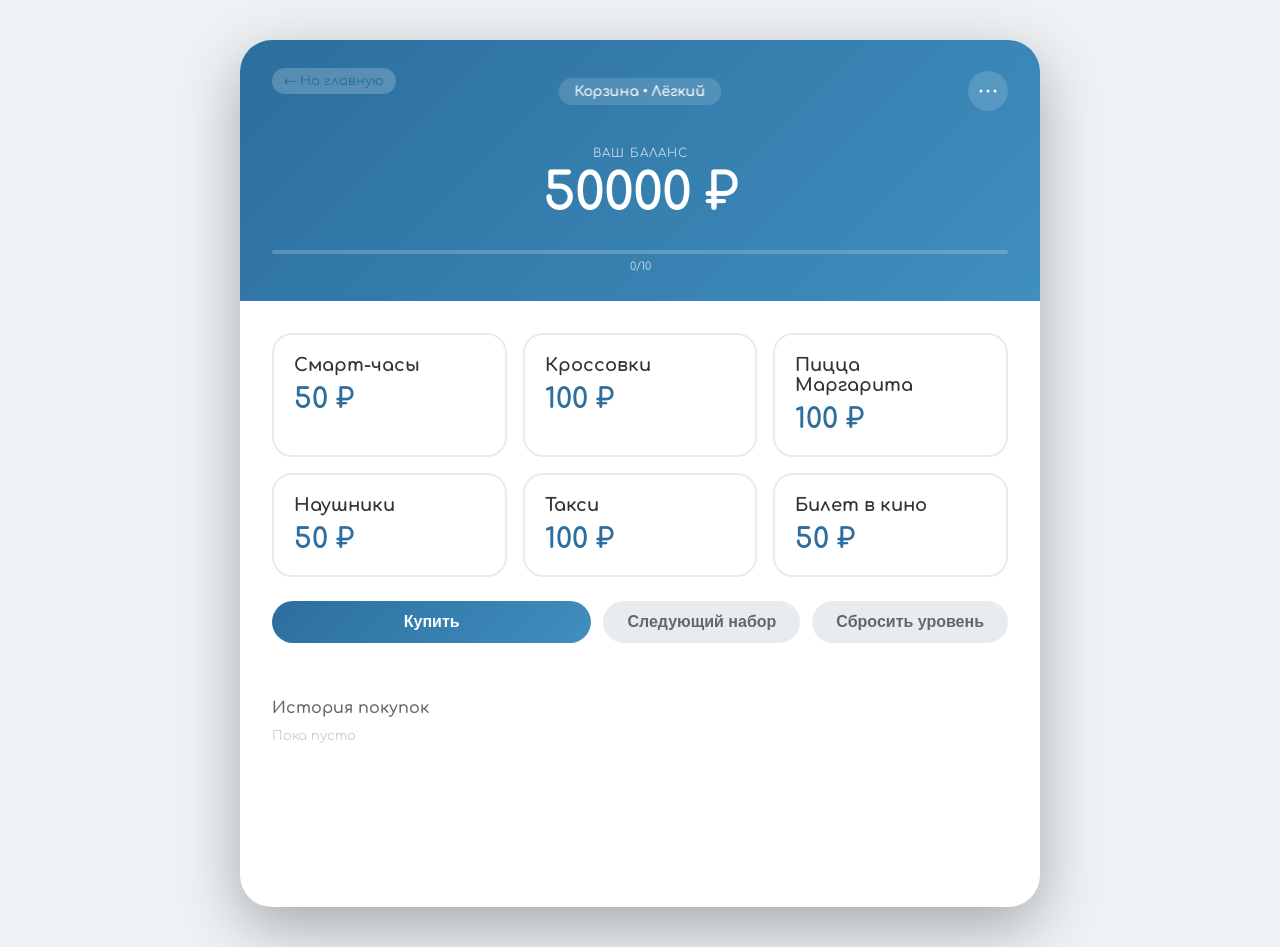
==== blue-stage/index.html @ ccca34e6 "7" ====
<!DOCTYPE html>
<html lang="ru">
<head>
    <meta charset="UTF-8">
    <meta name="viewport" content="width=device-width, initial-scale=1.0">
    <title>FinTrain — Синий этап | Корзина</title>
    <link href="https://fonts.googleapis.com/css2?family=Comfortaa:wght@300;400;500;600;700&display=swap" rel="stylesheet">
    <link rel="stylesheet" href="../shared/styles.css">
    <style>
        .back-link {
            display: inline-block;
            margin-bottom: 20px;
            color: #2c6e9e;
            text-decoration: none;
            font-weight: 500;
        }
        .back-link:hover {
            text-decoration: underline;
        }
    </style>
</head>
<body>
    <div class="app">
        <div class="header blue" id="appHeader">
            <div class="header-top">
                <a href="../index.html" class="back-link">← На главную</a>
                <div class="level-badge" id="levelBadge">Корзина • Лёгкий</div>
                <button class="settings-icon" id="settingsBtn">
                    <svg width="24" height="24" viewBox="0 0 24 24" fill="none" xmlns="http://www.w3.org/2000/svg">
                        <circle cx="5" cy="12" r="1.5" fill="currentColor"/>
                        <circle cx="12" cy="12" r="1.5" fill="currentColor"/>
                        <circle cx="19" cy="12" r="1.5" fill="currentColor"/>
                    </svg>
                </button>
            </div>
        
            <div class="balance">
                <div class="balance-label">ВАШ БАЛАНС</div>
                <div class="balance-value" id="balanceValue">50000 ₽</div>
                <div class="balance-warning" id="balanceWarning" style="display: none;">⚠️ Низкий баланс! Будьте осторожны</div>
            </div>
        
            <div class="level-progress">
                <div class="progress-bar-container">
                    <div class="progress-fill blue" id="progressFill"></div>
                </div>
                <div class="progress-stats" id="progressStats">
                    <span id="currentStreak">0</span>/<span id="requiredStreak">10</span>
                </div>
            </div>
        </div>

        <div class="content">
            <div id="gameOverContainer" style="display: none;"></div>
            <div id="productContainer"></div>

            <div class="action-area">
                <button class="btn btn-primary blue" id="buyBtn">Купить</button>
                <button class="btn btn-secondary" id="skipBtn">Следующий набор</button>
                <button class="btn btn-secondary" id="resetBtn">Сбросить уровень</button>
            </div>

            <div class="history-section">
                <div class="history-title">История покупок</div>
                <div class="history-list" id="historyList">
                    <div style="color: #ccc;">Пока пусто</div>
                </div>
            </div>
        </div>
    </div>

    <script src="../shared/utils.js"></script>
    <script>
        // ==================== КОНФИГУРАЦИЯ ====================
        const BASKET_LEVELS = {
            1: {
                name: "Корзина • Лёгкий",
                requiredStreak: 10,
                priceModifier: (price) => Math.round(price / 50) * 50
            },
            2: {
                name: "Корзина • Средний",
                requiredStreak: 10,
                priceModifier: (price) => Math.round(price / 10) * 10
            },
            3: {
                name: "Корзина • Сложный",
                requiredStreak: 10,
                priceModifier: (price) => Math.round(price / 5) * 5
            },
            4: {
                name: "Корзина • Мастер",
                requiredStreak: 10,
                priceModifier: (price) => Math.round(price)
            }
        };

        // ==================== ГЛОБАЛЬНЫЕ ПЕРЕМЕННЫЕ ====================
        let currentLevel = 1;
        let currentBalance = 50000;
        let currentStreak = 0;
        let purchaseHistory = [];
        let gameOver = false;
        let basketItems = [];
        let availableProducts = [];

        const categories = ["🍕 Еда", "🚗 Транспорт", "📱 Техника", "👕 Одежда", "📚 Книги", "🎮 Развлечения", "💊 Здоровье", "🏃 Спорт", "☕ Кофе", "🎁 Подарки"];
        const productNames = [
            "Пицца Маргарита", "Проездной билет", "Смарт-часы", "Джинсы", "Книга-бестселлер",
            "Игровая приставка", "Витамины", "Абонемент в зал", "Латте с корицей", "Набор для творчества",
            "Рюкзак", "Наушники", "Стейк", "Такси", "Подарочная карта", "Кроссовки", "Кофеварка",
            "Билет в кино", "Парфюм", "Настольная игра"
        ];

        // ==================== ЗАГРУЗКА/СОХРАНЕНИЕ ====================
        function saveProgress() {
            const progress = {
                currentLevel,
                currentBalance,
                currentStreak,
                purchaseHistory,
                gameOver,
                basketItems,
                availableProducts
            };
            localStorage.setItem('blueStage_progress', JSON.stringify(progress));
            localStorage.setItem('blueStage_level', currentLevel);
            localStorage.setItem('blueStage_streak', currentStreak);
            
            if (currentLevel === 4 && currentStreak >= BASKET_LEVELS[4].requiredStreak) {
                localStorage.setItem('blueStage_completed', 'true');
            }
        }

        function loadProgress() {
            const saved = localStorage.getItem('blueStage_progress');
            if (saved) {
                try {
                    const data = JSON.parse(saved);
                    currentLevel = data.currentLevel || 1;
                    currentBalance = data.currentBalance || settings.startBalance;
                    currentStreak = data.currentStreak || 0;
                    purchaseHistory = data.purchaseHistory || [];
                    gameOver = data.gameOver || false;
                    basketItems = data.basketItems || [];
                    availableProducts = data.availableProducts || [];
                } catch(e) {}
            }
            
            loadSettings();
            if (currentBalance === 10000 && settings.startBalance !== 10000) {
                currentBalance = settings.startBalance;
            }
        }

        // ==================== ГЕНЕРАЦИЯ ТОВАРОВ ====================
        function generateBasketProducts() {
            const count = 4 + Math.floor(Math.random() * 3);
            const products = [];
            const min = settings.priceMin;
            const max = Math.min(settings.priceMax, Math.floor(currentBalance * 0.8));
            
            const modifier = BASKET_LEVELS[currentLevel].priceModifier;
            
            for (let i = 0; i < count; i++) {
                let rawPrice = min + Math.random() * (max - min);
                let price = modifier(rawPrice);
                price = Math.max(min, Math.min(max, price));
                
                const name = productNames[Math.floor(Math.random() * productNames.length)];
                const category = categories[Math.floor(Math.random() * categories.length)];
                
                products.push({
                    id: Date.now() + i + Math.random(),
                    name,
                    category,
                    price
                });
            }
            return products;
        }

        function getTotalBasketPrice() {
            return basketItems.reduce((sum, item) => sum + item.price, 0);
        }

        function canAfford(price) {
            if (gameOver) return false;
            if (currentBalance <= 0) {
                showToast('💀 Игра окончена! Нажмите "Сбросить уровень"', true, 'blue');
                return false;
            }
            if (price > currentBalance) {
                showToast(`❌ Не хватает ${Math.abs(currentBalance - price)} ₽!`, true, 'blue');
                currentStreak = 0;
                updateUI();
                saveProgress();
                return false;
            }
            return true;
        }

        // ==================== UI ОБНОВЛЕНИЕ ====================
        function updateUI() {
            document.getElementById('balanceValue').textContent = `${Math.floor(currentBalance)} ₽`;
            
            const warning = document.getElementById('balanceWarning');
            if (currentBalance < settings.startBalance * 0.2 && currentBalance > 0) {
                warning.style.display = 'block';
            } else {
                warning.style.display = 'none';
            }
            
            const levelData = BASKET_LEVELS[currentLevel];
            document.getElementById('levelBadge').innerHTML = levelData.name;
            
            const required = levelData.requiredStreak;
            const progressPercent = (currentStreak / required) * 100;
            document.getElementById('progressFill').style.width = `${progressPercent}%`;
            document.getElementById('currentStreak').textContent = currentStreak;
            document.getElementById('requiredStreak').textContent = required;
            
            const historyContainer = document.getElementById('historyList');
            if (purchaseHistory.length === 0) {
                historyContainer.innerHTML = '<div style="color: #ccc;">Пока пусто</div>';
            } else {
                historyContainer.innerHTML = purchaseHistory.slice(-10).reverse().map(item => `
                    <div class="history-item">
                        ${item.name} — ${item.price} ₽ → осталось: ${item.newBalance} ₽
                        <span style="font-size: 11px; color: #aaa;">${new Date(item.date).toLocaleTimeString()}</span>
                    </div>
                `).join('');
            }
            
            const gameOverContainer = document.getElementById('gameOverContainer');
            if (gameOver || currentBalance <= 0) {
                gameOver = true;
                gameOverContainer.style.display = 'block';
                gameOverContainer.innerHTML = `
                    <div class="game-over">
                        <h3>💀 ИГРА ОКОНЧЕНА 💀</h3>
                        <p>Вы потратили все деньги! Баланс: ${currentBalance} ₽</p>
                        <button class="btn btn-danger" id="restartGameBtn">🔄 Начать заново</button>
                    </div>
                `;
                document.getElementById('buyBtn').disabled = true;
                document.getElementById('skipBtn').disabled = true;
                document.getElementById('restartGameBtn').onclick = () => {
                    resetGame();
                };
            } else {
                gameOverContainer.style.display = 'none';
                document.getElementById('buyBtn').disabled = false;
                document.getElementById('skipBtn').disabled = false;
            }
            
            renderProduct();
        }
        
        function renderProduct() {
            const container = document.getElementById('productContainer');
            
            if (gameOver || currentBalance <= 0) {
                container.innerHTML = `
                    <div class="product-card disabled">
                        <div class="product-name">💰 Игра завершена</div>
                        <div class="product-price">- ₽</div>
                    </div>
                `;
                return;
            }
            
            if (availableProducts.length === 0) {
                availableProducts = generateBasketProducts();
            }
            
            container.innerHTML = `
                <div class="products-grid">
                    ${availableProducts.map(product => `
                        <div class="product-card blue ${basketItems.some(i => i.id === product.id) ? 'selected' : ''}" data-id="${product.id}">
                            <div class="product-name">${product.name}</div>
                            <div class="product-price">${product.price} ₽</div>
                            ${basketItems.some(i => i.id === product.id) ? '<div class="check-mark">✓</div>' : ''}
                        </div>
                    `).join('')}
                </div>
            `;
            
            document.querySelectorAll('.product-card[data-id]').forEach(card => {
                card.onclick = () => {
                    const id = parseFloat(card.dataset.id);
                    const product = availableProducts.find(p => p.id === id);
                    if (!product) return;
                    
                    const isSelected = basketItems.some(i => i.id === id);
                    if (isSelected) {
                        basketItems = basketItems.filter(i => i.id !== id);
                    } else {
                        if (basketItems.length >= 3) {
                            showToast('Максимум 3 товара в корзине!', true, 'blue');
                            return;
                        }
                        basketItems.push(product);
                    }
                    saveProgress();
                    renderProduct();
                };
            });
        }
        
        // ==================== МОДАЛЬНОЕ ОКНО ====================
        function openAnswerModal(totalPrice, correctNewBalance, description) {
            const modal = document.createElement('div');
            modal.className = 'modal';
            modal.innerHTML = `
                <div class="modal-content">
                    <h3>Сколько останется?</h3>
                    <div style="font-size: 20px; color: #888; margin-bottom: 8px;">Текущий баланс: ${currentBalance} ₽</div>
                    <div style="font-size: 32px; font-weight: bold; color: #2c6e9e; margin: 20px 0;">
                         ${totalPrice} ₽
                    </div>
                    <div style="font-size: 14px; color: #666;">${description}</div>
                    <input type="number" id="answerInput" placeholder="" autofocus>
                    <div class="modal-actions">
                        <button class="btn btn-secondary" id="cancelBtn">Отмена</button>
                        <button class="btn btn-primary blue" id="submitBtn">Проверить</button>
                    </div>
                </div>
            `;
            document.body.appendChild(modal);
            
            const input = modal.querySelector('#answerInput');
            const submitBtn = modal.querySelector('#submitBtn');
            const cancelBtn = modal.querySelector('#cancelBtn');
            
            const checkAnswer = () => {
                const userAnswer = parseFloat(input.value);
                if (isNaN(userAnswer)) {
                    showToast('Введи число!', true, 'blue');
                    return;
                }
                
                if (Math.abs(userAnswer - correctNewBalance) < 0.51) {
                    currentBalance = correctNewBalance;
                    currentStreak++;
                    
                    purchaseHistory.push({
                        name: description,
                        price: totalPrice,
                        newBalance: currentBalance,
                        date: new Date().toISOString()
                    });
                    
                    showToast(`✅ Верно! Остаток: ${currentBalance} ₽`, false, 'blue');
                    
                    if (currentBalance <= 0) {
                        showToast(`💀 Деньги закончились! Игра окончена.`, true, 'blue');
                        gameOver = true;
                        saveProgress();
                        updateUI();
                        modal.remove();
                        return;
                    }
                    
                    basketItems = [];
                    availableProducts = generateBasketProducts();
                    updateUI();
                    saveProgress();
                    checkLevelUp();
                    modal.remove();
                } else {
                    currentStreak = 0;
                    showToast(`❌ Неверно! Правильный ответ: ${correctNewBalance} ₽`, true, 'blue');
                    updateUI();
                    saveProgress();
                    modal.remove();
                }
            };
            
            submitBtn.onclick = checkAnswer;
            cancelBtn.onclick = () => modal.remove();
            input.addEventListener('keypress', (e) => {
                if (e.key === 'Enter') checkAnswer();
            });
            input.focus();
        }
        
        // ==================== ДЕЙСТВИЯ ====================
        function purchaseProduct() {
            if (gameOver) {
                showToast('Игра окончена! Сбросьте уровень', true, 'blue');
                return;
            }
            
            if (basketItems.length < 2) {
                showToast('Выбери 2-3 товара в корзину!', true, 'blue');
                return;
            }
            
            const totalPrice = getTotalBasketPrice();
            if (!canAfford(totalPrice)) return;
            
            const correctNewBalance = currentBalance - totalPrice;
            const description = `Корзина: ${basketItems.map(i => i.name).join(', ')}`;
            openAnswerModal(totalPrice, correctNewBalance, description);
        }
        
        function skipProduct() {
            if (gameOver) {
                showToast('Игра окончена! Сбросьте уровень', true, 'blue');
                return;
            }
            availableProducts = generateBasketProducts();
            basketItems = [];
            renderProduct();
            showToast('🔄 Новый набор товаров', false, 'blue');
        }
        
        function resetGame() {
            gameOver = false;
            currentBalance = settings.startBalance;
            currentStreak = 0;
            purchaseHistory = [];
            basketItems = [];
            availableProducts = generateBasketProducts();
            updateUI();
            saveProgress();
            showToast(`Игра перезапущена! Баланс: ${currentBalance} ₽`, false, 'blue');
        }
        
        function resetCurrentLevel() {
            if (confirm(`Сбросить ${BASKET_LEVELS[currentLevel]?.name}? Прогресс будет потерян.`)) {
                resetGame();
            }
        }
        
        function checkLevelUp() {
            if (gameOver) return false;
            
            const required = BASKET_LEVELS[currentLevel].requiredStreak;
            
            if (currentStreak >= required && currentLevel < 4) {
                const nextLevel = currentLevel + 1;
                fireConfetti();
                showToast(`🎉 Поздравляю! ${BASKET_LEVELS[nextLevel].name}! 🎉`, false, 'blue');
                
                currentLevel = nextLevel;
                currentStreak = 0;
                basketItems = [];
                availableProducts = generateBasketProducts();
                updateUI();
                saveProgress();
                return true;
            }
            
            if (currentLevel === 4 && currentStreak >= required) {
                fireBigConfetti();
                localStorage.setItem('blueStage_completed', 'true');
                showVictoryModal();
                return true;
            }
            
            return false;
        }
        
        function showVictoryModal() {
            const modal = document.createElement('div');
            modal.className = 'modal';
            modal.innerHTML = `
                <div class="modal-content" style="max-width: 400px; text-align: center;">
                    <h3>🏆 ПОЛНАЯ ПОБЕДА! 🏆</h3>
                    <div style="font-size: 48px; margin: 20px 0;">🎉🛒🏆</div>
                    <p style="font-size: 18px; margin-bottom: 16px;">Вы прошли все этапы игры!</p>
                    <p style="color: #666; margin-bottom: 24px;">Правильных ответов: ${currentStreak}<br>Остаток на счету: ${currentBalance} ₽</p>
                    <div class="modal-actions">
                        <button class="btn btn-primary" id="restartGame">🔄 Играть сначала</button>
                        <button class="btn btn-secondary" id="continueGame">⭐ Продолжить тренировку</button>
                    </div>
                </div>
            `;
            document.body.appendChild(modal);
            
            const restartBtn = modal.querySelector('#restartGame');
            const continueBtn = modal.querySelector('#continueGame');
            
            restartBtn.onclick = () => {
                localStorage.removeItem('greenStage_completed');
                localStorage.removeItem('greenStage_progress');
                localStorage.removeItem('blueStage_progress');
                window.location.href = '../index.html';
            };
            
            continueBtn.onclick = () => {
                currentStreak = 0;
                updateUI();
                saveProgress();
                modal.remove();
                showToast('⭐ Продолжайте тренировку!', false, 'blue');
            };
        }
        
        // ==================== НАСТРОЙКИ ====================
        function applySettings(newSettings) {
            settings = newSettings;
            if (!gameOver && currentBalance === settings.startBalance) {
                // ничего не меняем
            }
            availableProducts = generateBasketProducts();
            basketItems = [];
            updateUI();
        }
        
        // ==================== ИНИЦИАЛИЗАЦИЯ ====================
        function init() {
            loadProgress();
            
            if (availableProducts.length === 0 && !gameOver && currentBalance > 0) {
                availableProducts = generateBasketProducts();
            }
            
            updateUI();
            
            document.getElementById('buyBtn').onclick = purchaseProduct;
            document.getElementById('skipBtn').onclick = skipProduct;
            document.getElementById('resetBtn').onclick = resetCurrentLevel;
            document.getElementById('settingsBtn').onclick = () => {
                openSettingsModal(applySettings);
            };
        }
        
        init();
    </script>
</body>
</html>
---- shared/styles.css ----
* {
    margin: 0;
    padding: 0;
    box-sizing: border-box;
}

body {
    font-family: 'Comfortaa', 'Roboto', sans-serif;
    background: #eef2f5;
    min-height: 100vh;
    display: flex;
    justify-content: center;
    align-items: center;
    padding: 40px;
}

.app {
    max-width: 800px;
    width: 100%;
    background: white;
    border-radius: 32px;
    box-shadow: 0 20px 60px rgba(0,0,0,0.3);
    overflow: hidden;
}

.header {
    padding: 28px 32px;
    color: white;
}

.header.green {
    background: linear-gradient(135deg, #2c7a4d, #3fbf7a);
}

.header.blue {
    background: linear-gradient(135deg, #2c6e9e, #3f8fbf);
}

.header-top {
    display: flex;
    justify-content: space-between;
    align-items: center;
    margin-bottom: 32px;
    position: relative;
}

.back-link {
    color: white;
    background: rgba(255,255,255,0.2);
    padding: 6px 12px;
    border-radius: 20px;
    text-decoration: none;
    font-weight: 500;
    font-size: 13px;
    transition: all 0.2s;
}

.back-link:hover {
    background: rgba(255,255,255,0.3);
}

.level-badge {
    background: rgba(255,255,255,0.15);
    padding: 6px 16px;
    border-radius: 40px;
    font-weight: 600;
    font-size: 14px;
    backdrop-filter: blur(4px);
    position: absolute;
    left: 50%;
    transform: translateX(-50%);
    white-space: nowrap;
}

.settings-icon {
    background: rgba(255,255,255,0.15);
    border: none;
    width: 40px;
    height: 40px;
    border-radius: 50%;
    cursor: pointer;
    color: white;
    display: flex;
    align-items: center;
    justify-content: center;
    transition: all 0.2s;
}

.settings-icon:hover {
    background: rgba(255,255,255,0.3);
    transform: rotate(90deg);
}

.level-badge {
    background: rgba(255,255,255,0.15);
    padding: 6px 16px;
    border-radius: 40px;
    font-weight: 600;
    font-size: 14px;
    backdrop-filter: blur(4px);
}

.balance {
    text-align: center;
    margin-bottom: 28px;
}

.balance-label {
    font-size: 12px;
    opacity: 0.7;
    letter-spacing: 1px;
    margin-bottom: 4px;
}

.balance-value {
    font-size: 52px;
    font-weight: 800;
    font-feature-settings: "tnum";
    letter-spacing: -1px;
}

.balance-warning {
    margin-top: 6px;
    font-size: 11px;
    background: rgba(255,255,255,0.2);
    display: inline-block;
    padding: 4px 12px;
    border-radius: 20px;
}

.content {
    padding: 32px;
}

/* Модальное окно */
.modal {
    position: fixed;
    top: 0;
    left: 0;
    width: 100%;
    height: 100%;
    background: rgba(0,0,0,0.7);
    display: flex;
    align-items: center;
    justify-content: center;
    z-index: 1000;
    backdrop-filter: blur(4px);
}

.modal-content {
    background: white;
    border-radius: 40px;
    padding: 32px;
    max-width: 420px;
    width: 90%;
    text-align: center;
    animation: modalSlideIn 0.3s ease;
}

@keyframes modalSlideIn {
    from {
        opacity: 0;
        transform: scale(0.95);
    }
    to {
        opacity: 1;
        transform: scale(1);
    }
}

.modal-content h3 {
    font-size: 24px;
    margin-bottom: 24px;
    color: #333;
}

.modal-content input {
    width: 100%;
    padding: 18px;
    font-size: 32px;
    text-align: center;
    border: 2px solid #e2e8f0;
    border-radius: 28px;
    margin: 20px 0;
    font-weight: 600;
    font-family: monospace;
}

.modal-content input:focus {
    outline: none;
    border-color: #2c7a4d;
}

.modal-actions {
    display: flex;
    gap: 12px;
    margin-top: 24px;
}

/* Кнопки */
.btn {
    padding: 12px 24px;
    border: none;
    border-radius: 24px;
    font-size: 16px;
    font-weight: 600;
    cursor: pointer;
    transition: all 0.2s;
}

.btn:active {
    transform: scale(0.98);
}

.btn:disabled {
    opacity: 0.5;
    cursor: not-allowed;
}

.btn-primary {
    background: linear-gradient(135deg, #2c7a4d, #3fbf7a);
    color: white;
    flex: 1;
}

.btn-primary.blue {
    background: linear-gradient(135deg, #2c6e9e, #3f8fbf);
}

.btn-secondary {
    background: #e9ecef;
    color: #666;
}

.btn-danger {
    background: #dc3545;
    color: white;
}

/* Товары */
.products-grid {
    display: grid;
    grid-template-columns: repeat(auto-fill, minmax(220px, 1fr));
    gap: 16px;
    margin-bottom: 24px;
}

.product-card {
    background: white;
    border: 2px solid #e9ecef;
    border-radius: 20px;
    padding: 20px;
    transition: all 0.2s;
    cursor: pointer;
    position: relative;
}

.product-card.green.selected {
    border: 3px solid #2c7a4d;
    background: #eef5f0;
}

.product-card.blue.selected {
    border: 3px solid #2c6e9e;
    background: #eef2f9;
}

.product-card .check-mark {
    position: absolute;
    top: 12px;
    right: 12px;
    font-size: 20px;
}

.product-card.green.selected .check-mark {
    color: #2c7a4d;
}

.product-card.blue.selected .check-mark {
    color: #2c6e9e;
}

.product-name {
    font-size: 18px;
    font-weight: 700;
    color: #333;
    margin-bottom: 8px;
    padding-right: 24px;
}

.product-price {
    font-size: 28px;
    font-weight: 800;
}

.product-card.green .product-price {
    color: #2c7a4d;
}

.product-card.blue .product-price {
    color: #2c6e9e;
}

.basket-info {
    background: #f8f9fa;
    border-radius: 20px;
    padding: 16px 20px;
    margin-bottom: 24px;
    text-align: center;
}

.action-area {
    display: flex;
    gap: 12px;
    flex-wrap: wrap;
    margin-top: 8px;
}

.toast {
    position: fixed;
    bottom: 40px;
    left: 50%;
    transform: translateX(-50%);
    background: #333;
    color: white;
    padding: 12px 24px;
    border-radius: 40px;
    font-size: 14px;
    z-index: 1100;
    animation: slideUp 0.3s ease;
}

@keyframes slideUp {
    from {
        opacity: 0;
        transform: translateX(-50%) translateY(20px);
    }
    to {
        opacity: 1;
        transform: translateX(-50%) translateY(0);
    }
}

.level-progress {
    margin-top: 8px;
}

.progress-bar-container {
    background: rgba(255,255,255,0.2);
    height: 4px;
    border-radius: 4px;
    overflow: hidden;
}

.progress-fill {
    height: 100%;
    width: 0%;
    transition: width 0.3s ease;
    background: linear-gradient(90deg, #fff, #2c7a4d, #555);
    border-radius: 4px;
}

.progress-fill.blue {
    background: linear-gradient(90deg, #fff, #2c6e9e, #555);
}

.progress-stats {
    text-align: center;
    font-size: 11px;
    opacity: 0.7;
    margin-top: 6px;
}

.history-section {
    margin-top: 32px;
    padding-top: 24px;
    height: 200px; /* фиксированная высота */
    display: flex;
    flex-direction: column;
}

.history-title {
    font-size: 16px;
    font-weight: 600;
    margin-bottom: 12px;
    color: #666;
}

.history-list {
    max-height: 200px;
    overflow-y: auto;
    font-size: 13px;
    color: #888;
}

/* Стилизация скроллбара для красоты */
.history-list::-webkit-scrollbar {
    width: 6px;
}

.history-list::-webkit-scrollbar-track {
    background: #f0f0f0;
    border-radius: 10px;
}

.history-list::-webkit-scrollbar-thumb {
    background: #ccc;
    border-radius: 10px;
}

.history-list::-webkit-scrollbar-thumb:hover {
    background: #aaa;
}

.history-item {
    padding: 8px 0;
    border-bottom: 1px solid #f0f0f0;
}

.game-over {
    background: linear-gradient(135deg, #f093fb 0%, #f5576c 100%);
    padding: 20px;
    border-radius: 20px;
    text-align: center;
    margin-bottom: 24px;
}

.game-over h3 {
    color: white;
    margin-bottom: 12px;
}

.game-over p {
    color: white;
    margin-bottom: 16px;
}

/* Оранжевая тема */
.header.orange {
    background: linear-gradient(135deg, #e67e22, #f39c12);
}

.btn-primary.orange {
    background: linear-gradient(135deg, #e67e22, #f39c12);
}

.btn-primary.orange:hover:not(:disabled) {
    transform: translateY(-2px);
    box-shadow: 0 4px 12px rgba(230, 126, 34, 0.4);
}

.progress-fill.orange {
    background: linear-gradient(90deg, #fff, #e67e22, #f39c12);
}

.product-card.orange.selected {
    border: 3px solid #e67e22;
    background: #fff5e8;
}

.product-card.orange .product-price {
    color: #e67e22;
}

.product-card.orange.selected .check-mark {
    color: #e67e22;
}

.check-mark {
    position: absolute;
    top: 12px;
    right: 12px;
    display: flex;
    align-items: center;
    justify-content: center;
}

.check-mark svg {
    width: 22px;
    height: 22px;
}
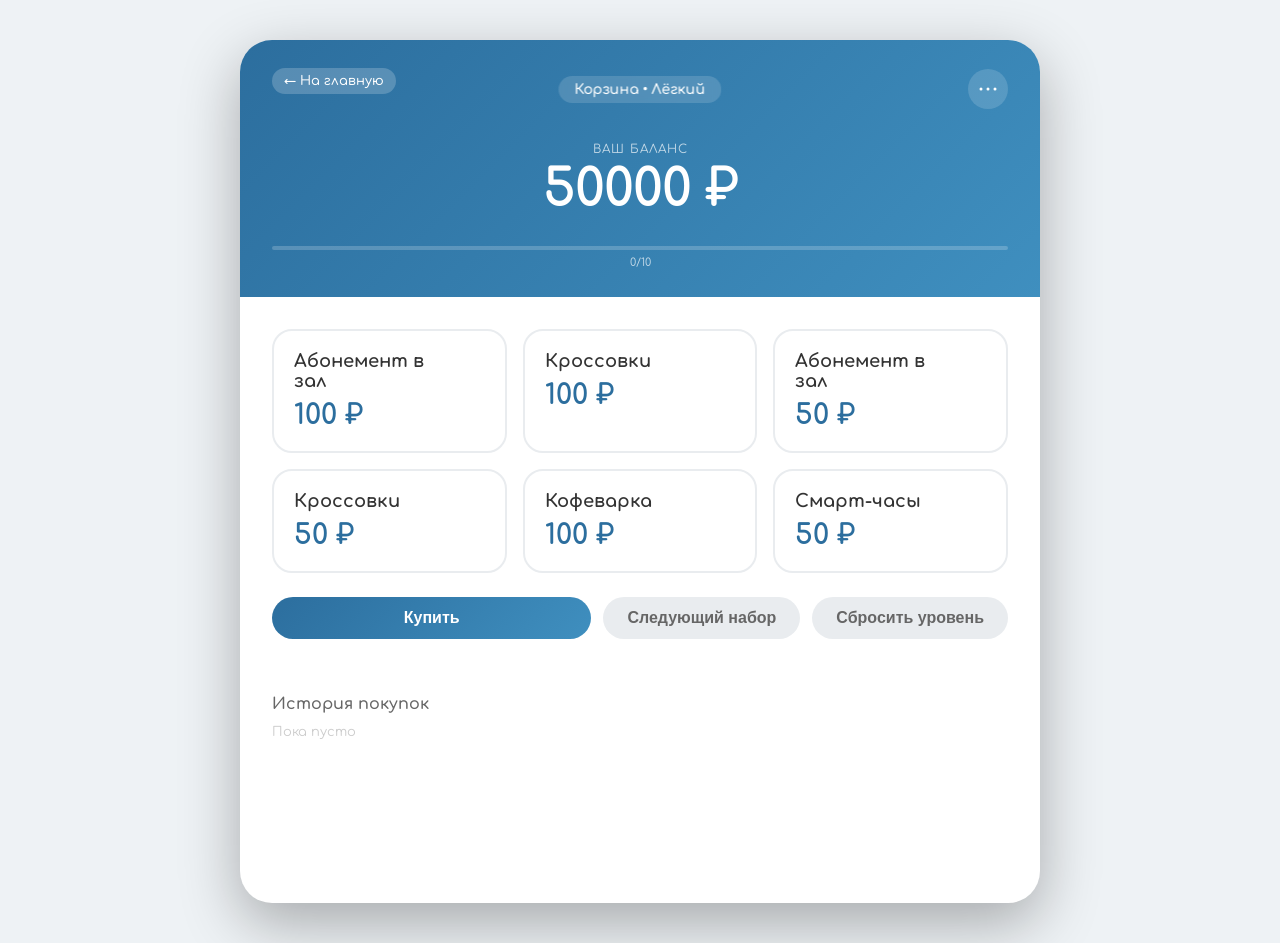
==== commit afcd0a56: "9" ====
--- a/blue-stage/index.html
+++ b/blue-stage/index.html
@@ -8,15 +8,18 @@
     <link rel="stylesheet" href="../shared/styles.css">
     <style>
         .back-link {
-            display: inline-block;
-            margin-bottom: 20px;
-            color: #2c6e9e;
-            text-decoration: none;
-            font-weight: 500;
-        }
-        .back-link:hover {
-            text-decoration: underline;
-        }
+                    display: inline-block;
+                    margin-bottom: 16px;
+                    color: white;
+                    background: rgba(255,255,255,0.2);
+                    padding: 6px 12px;
+                    border-radius: 20px;
+                    text-decoration: none;
+                    font-weight: 500;
+                }
+                .back-link:hover {
+                    background: rgba(255,255,255,0.3);
+                }
     </style>
 </head>
 <body>
@@ -155,7 +158,7 @@
 
         // ==================== ГЕНЕРАЦИЯ ТОВАРОВ ====================
         function generateBasketProducts() {
-            const count = 4 + Math.floor(Math.random() * 3);
+            const count = 6; // Фиксированное количество — 6 товаров
             const products = [];
             const min = settings.priceMin;
             const max = Math.min(settings.priceMax, Math.floor(currentBalance * 0.8));
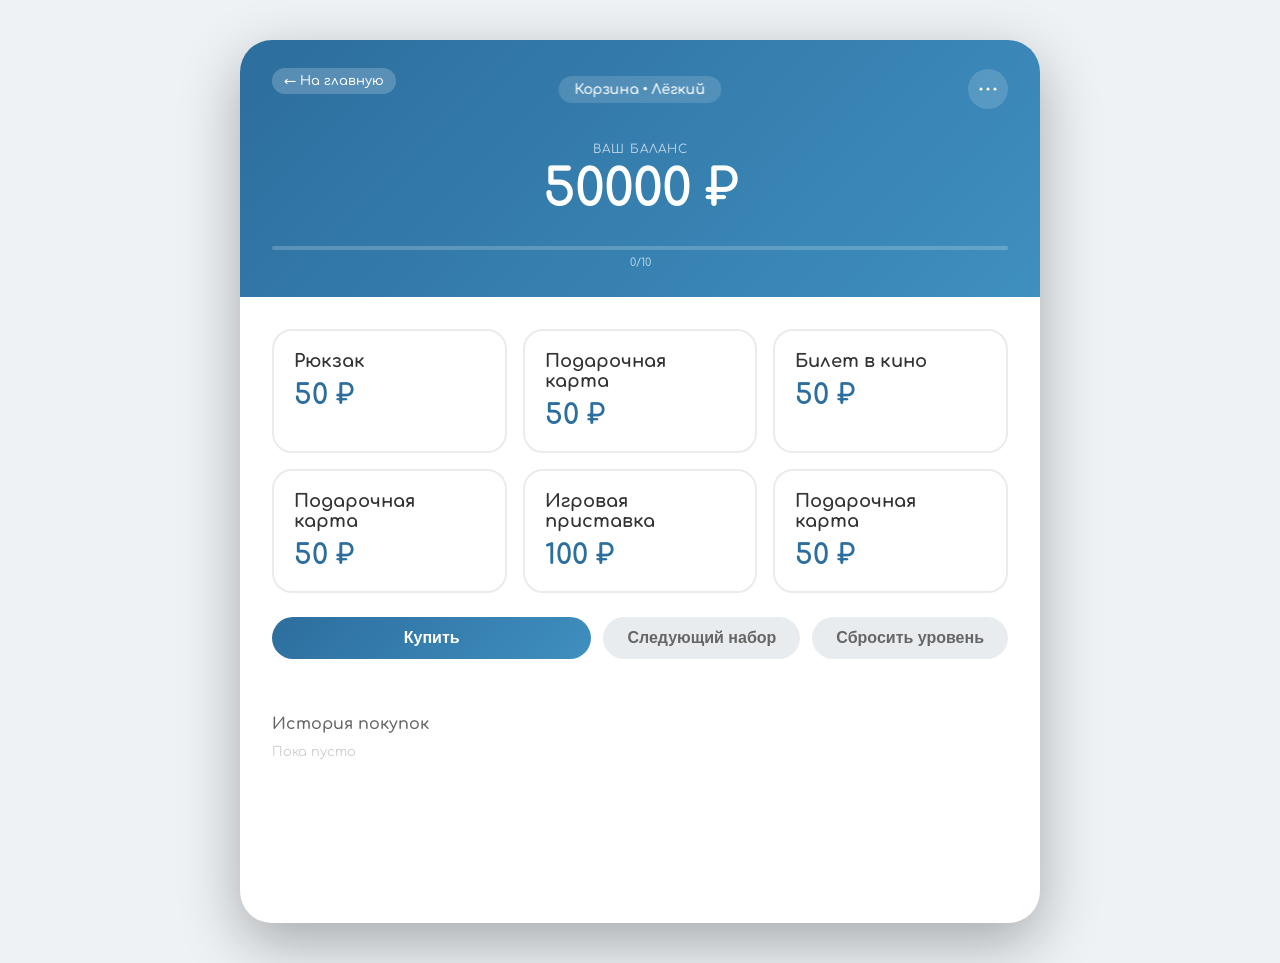
==== commit 12b765d9: "10" ====
--- a/blue-stage/index.html
+++ b/blue-stage/index.html
@@ -504,6 +504,11 @@
         
         // ==================== НАСТРОЙКИ ====================
         function applySettings(newSettings) {
+            if (newSettings.reset) {
+                // Полный сброс прогресса на этом этапе
+                resetGame();
+                return;
+            }
             settings = newSettings;
             if (!gameOver && currentBalance === settings.startBalance) {
                 // ничего не меняем
@@ -527,7 +532,7 @@
             document.getElementById('skipBtn').onclick = skipProduct;
             document.getElementById('resetBtn').onclick = resetCurrentLevel;
             document.getElementById('settingsBtn').onclick = () => {
-                openSettingsModal(applySettings);
+                openSettingsModal(applySettings, 'blue');
             };
         }
         
--- a/shared/styles.css
+++ b/shared/styles.css
@@ -233,8 +233,8 @@
 }
 
 .btn-danger {
-    background: #dc3545;
-    color: white;
+    background: linear-gradient(135deg, #bbb, #eee);
+    color: #333;
 }
 
 /* Товары */
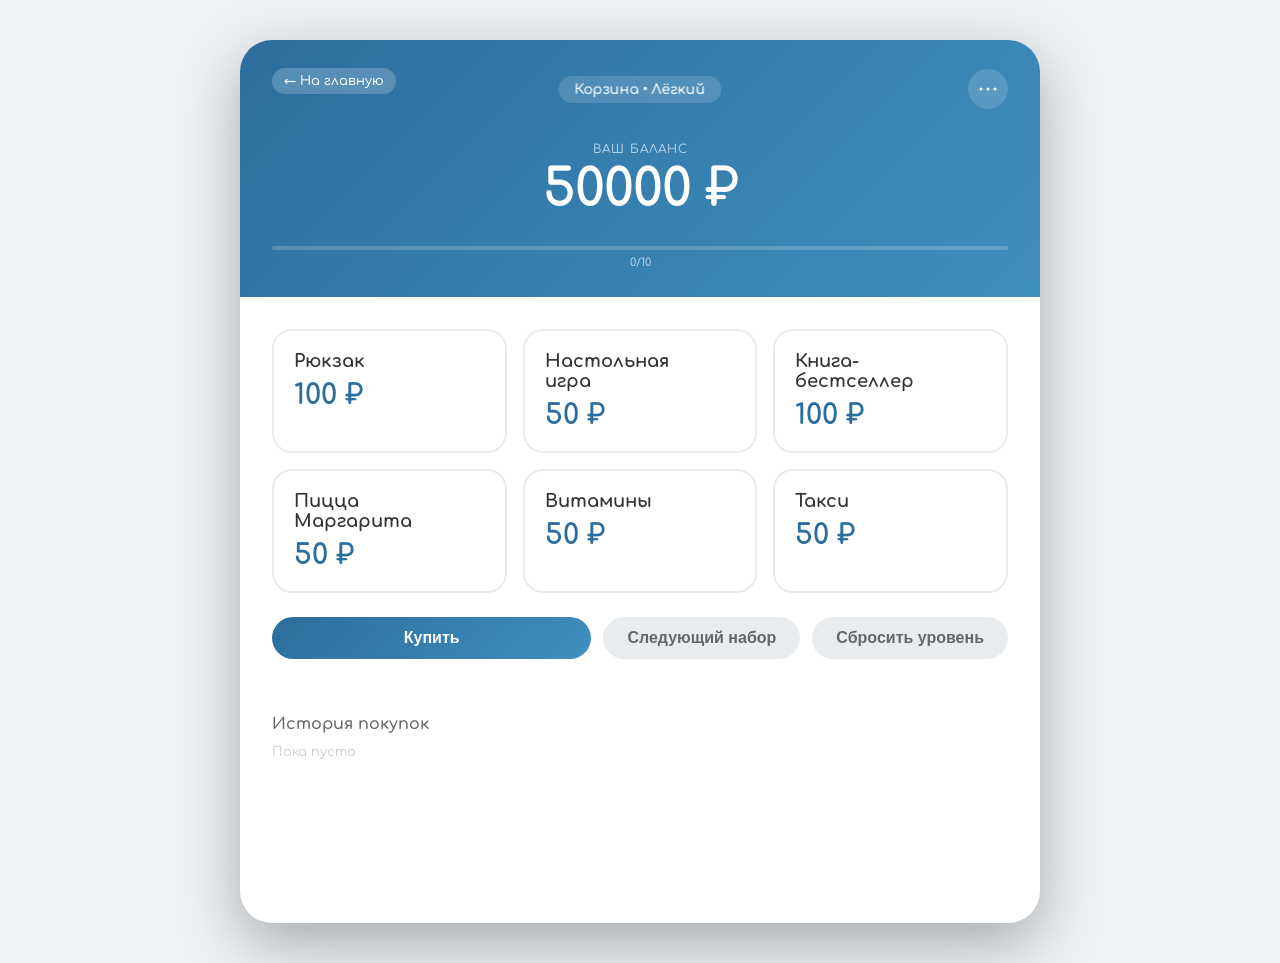
==== commit e4f4e608: "13" ====
--- a/blue-stage/index.html
+++ b/blue-stage/index.html
@@ -3,6 +3,7 @@
 <head>
     <meta charset="UTF-8">
     <meta name="viewport" content="width=device-width, initial-scale=1.0">
+    <link rel="icon" href="./favicon.svg" type="image/svg+xml" />
     <title>FinTrain — Синий этап | Корзина</title>
     <link href="https://fonts.googleapis.com/css2?family=Comfortaa:wght@300;400;500;600;700&display=swap" rel="stylesheet">
     <link rel="stylesheet" href="../shared/styles.css">
